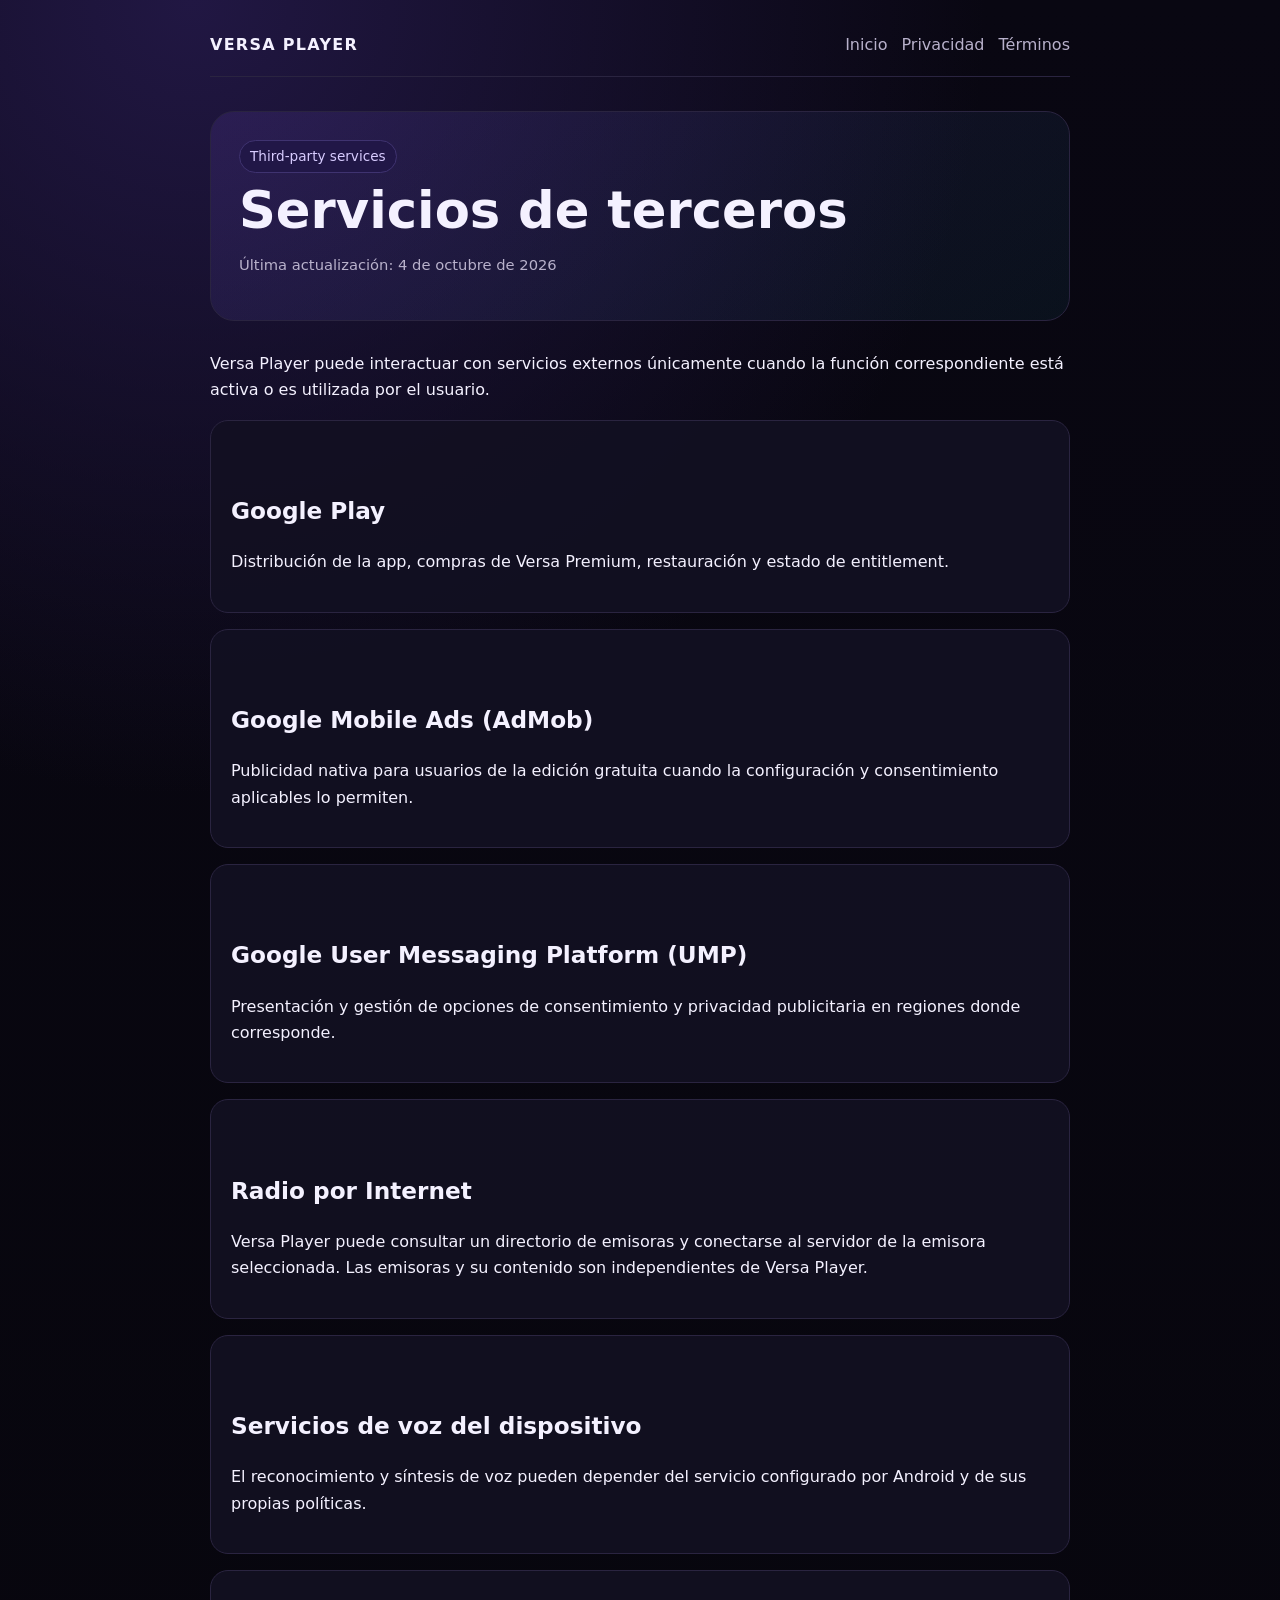
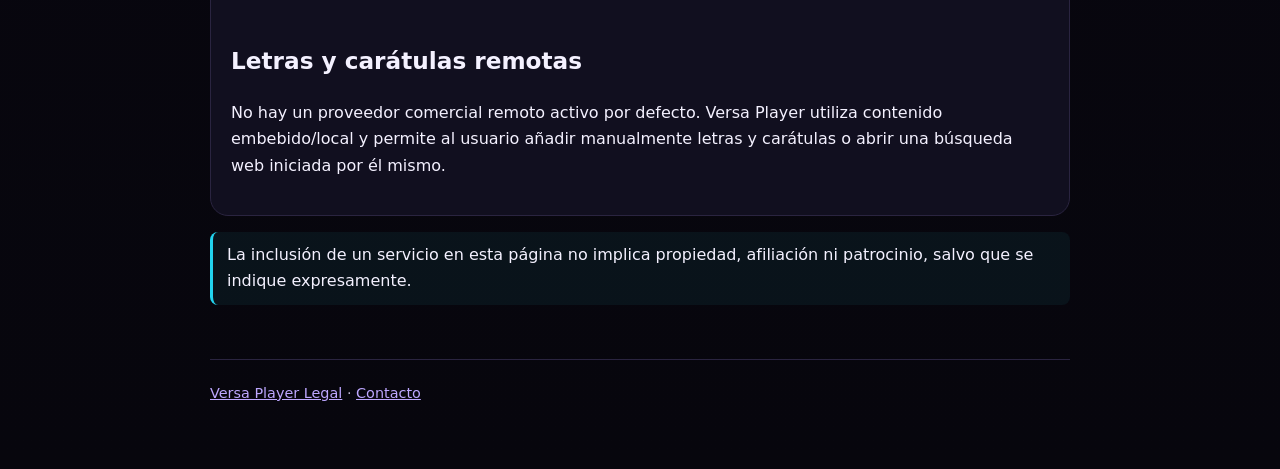
==== third-party/index.html @ 846a05d3 "Add Versa Player legal page: third-party/index.html" ====
<!doctype html>
<html lang="es"><head><meta charset="utf-8"><meta name="viewport" content="width=device-width,initial-scale=1">
<title>Servicios de terceros — Versa Player</title><link rel="stylesheet" href="../styles.css"></head>
<body><main class="wrap">
<header class="top"><div class="brand">VERSA PLAYER</div><nav class="nav"><a href="../index.html">Inicio</a><a href="../privacy/es.html">Privacidad</a><a href="../terms/es.html">Términos</a></nav></header>
<section class="hero"><span class="badge">Third-party services</span><h1>Servicios de terceros</h1><p class="meta">Última actualización: 4 de octubre de 2026</p></section>
<p>Versa Player puede interactuar con servicios externos únicamente cuando la función correspondiente está activa o es utilizada por el usuario.</p>
<div class="card"><h2>Google Play</h2><p>Distribución de la app, compras de Versa Premium, restauración y estado de entitlement.</p></div>
<div class="card"><h2>Google Mobile Ads (AdMob)</h2><p>Publicidad nativa para usuarios de la edición gratuita cuando la configuración y consentimiento aplicables lo permiten.</p></div>
<div class="card"><h2>Google User Messaging Platform (UMP)</h2><p>Presentación y gestión de opciones de consentimiento y privacidad publicitaria en regiones donde corresponde.</p></div>
<div class="card"><h2>Radio por Internet</h2><p>Versa Player puede consultar un directorio de emisoras y conectarse al servidor de la emisora seleccionada. Las emisoras y su contenido son independientes de Versa Player.</p></div>
<div class="card"><h2>Servicios de voz del dispositivo</h2><p>El reconocimiento y síntesis de voz pueden depender del servicio configurado por Android y de sus propias políticas.</p></div>
<div class="card"><h2>Letras y carátulas remotas</h2><p>No hay un proveedor comercial remoto activo por defecto. Versa Player utiliza contenido embebido/local y permite al usuario añadir manualmente letras y carátulas o abrir una búsqueda web iniciada por él mismo.</p></div>
<p class="notice">La inclusión de un servicio en esta página no implica propiedad, afiliación ni patrocinio, salvo que se indique expresamente.</p>
<footer><a href="../index.html">Versa Player Legal</a> · <a href="https://github.com/Marco-GoD/versa-player-legal/issues">Contacto</a></footer>
</main></body></html>
---- styles.css ----
:root{color-scheme:dark;--bg:#090712;--panel:#121022;--text:#f4f1ff;--muted:#b8b1cb;--accent:#8b5cf6;--accent2:#22d3ee;--line:#2a2440;--max:900px}
*{box-sizing:border-box}html{scroll-behavior:smooth}body{margin:0;background:radial-gradient(circle at 15% 0%,#211743 0,transparent 34%),linear-gradient(180deg,#090712,#07060d);color:var(--text);font:16px/1.65 system-ui,-apple-system,BlinkMacSystemFont,"Segoe UI",sans-serif}
a{color:#bda7ff}.wrap{max-width:var(--max);margin:auto;padding:32px 20px 64px}.top{display:flex;gap:16px;justify-content:space-between;align-items:center;border-bottom:1px solid var(--line);padding-bottom:18px;margin-bottom:34px;flex-wrap:wrap}.brand{font-weight:800;letter-spacing:.08em}.nav{display:flex;gap:14px;flex-wrap:wrap}.nav a{text-decoration:none;color:var(--muted)}.nav a:hover{color:var(--text)}
.hero{padding:28px;border:1px solid var(--line);border-radius:24px;background:linear-gradient(145deg,rgba(139,92,246,.12),rgba(34,211,238,.05));margin-bottom:30px}
h1{font-size:clamp(2rem,5vw,3.2rem);line-height:1.08;margin:.2em 0}.subtitle{color:var(--muted);font-size:1.08rem}.meta{color:var(--muted);font-size:.92rem}
h2{margin-top:2.2em;font-size:1.45rem}h3{margin-top:1.5em}.card{background:rgba(18,16,34,.9);border:1px solid var(--line);border-radius:18px;padding:20px;margin:16px 0}
ul{padding-left:1.25rem}.badge{display:inline-block;padding:4px 10px;border-radius:999px;background:#211747;border:1px solid #3f3370;color:#d8ccff;font-size:.85rem}
footer{margin-top:54px;padding-top:22px;border-top:1px solid var(--line);color:var(--muted);font-size:.9rem}.lang{font-size:.92rem}.notice{border-left:3px solid var(--accent2);padding:10px 14px;background:rgba(34,211,238,.06);border-radius:8px}
code{background:#171329;padding:.1em .35em;border-radius:6px}
@media(max-width:640px){.wrap{padding:22px 16px 46px}.hero{padding:20px}.nav{font-size:.95rem}}
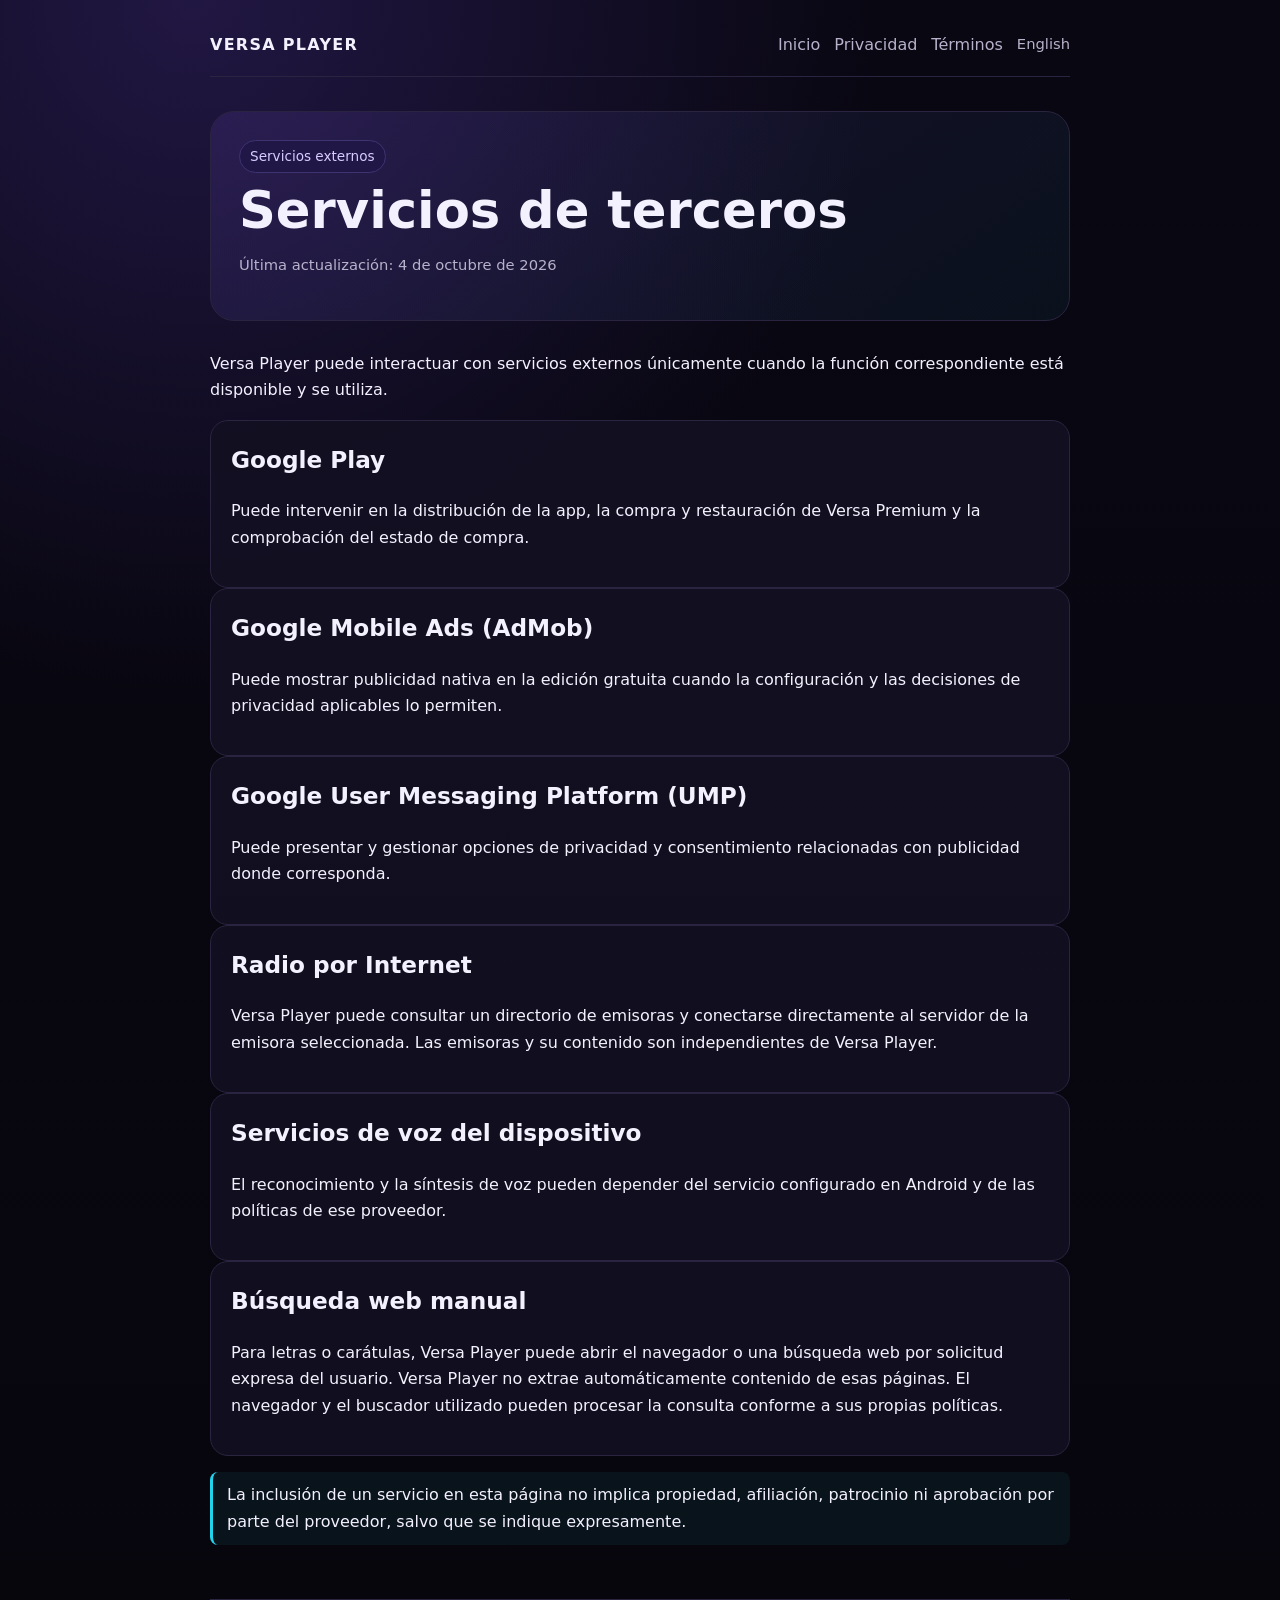
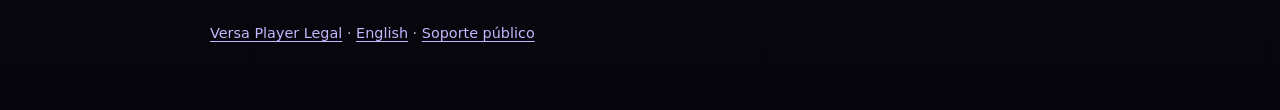
==== commit c58ac3d6: "Simplify Spanish third-party services disclosure" ====
--- a/third-party/index.html
+++ b/third-party/index.html
@@ -1,16 +1,16 @@
 <!doctype html>
 <html lang="es"><head><meta charset="utf-8"><meta name="viewport" content="width=device-width,initial-scale=1">
-<title>Servicios de terceros — Versa Player</title><link rel="stylesheet" href="../styles.css"></head>
+<title>Servicios de terceros — Versa Player</title><meta name="description" content="Servicios externos utilizados por Versa Player."><link rel="stylesheet" href="../styles.css"></head>
 <body><main class="wrap">
-<header class="top"><div class="brand">VERSA PLAYER</div><nav class="nav"><a href="../index.html">Inicio</a><a href="../privacy/es.html">Privacidad</a><a href="../terms/es.html">Términos</a></nav></header>
-<section class="hero"><span class="badge">Third-party services</span><h1>Servicios de terceros</h1><p class="meta">Última actualización: 4 de octubre de 2026</p></section>
-<p>Versa Player puede interactuar con servicios externos únicamente cuando la función correspondiente está activa o es utilizada por el usuario.</p>
-<div class="card"><h2>Google Play</h2><p>Distribución de la app, compras de Versa Premium, restauración y estado de entitlement.</p></div>
-<div class="card"><h2>Google Mobile Ads (AdMob)</h2><p>Publicidad nativa para usuarios de la edición gratuita cuando la configuración y consentimiento aplicables lo permiten.</p></div>
-<div class="card"><h2>Google User Messaging Platform (UMP)</h2><p>Presentación y gestión de opciones de consentimiento y privacidad publicitaria en regiones donde corresponde.</p></div>
-<div class="card"><h2>Radio por Internet</h2><p>Versa Player puede consultar un directorio de emisoras y conectarse al servidor de la emisora seleccionada. Las emisoras y su contenido son independientes de Versa Player.</p></div>
-<div class="card"><h2>Servicios de voz del dispositivo</h2><p>El reconocimiento y síntesis de voz pueden depender del servicio configurado por Android y de sus propias políticas.</p></div>
-<div class="card"><h2>Letras y carátulas remotas</h2><p>No hay un proveedor comercial remoto activo por defecto. Versa Player utiliza contenido embebido/local y permite al usuario añadir manualmente letras y carátulas o abrir una búsqueda web iniciada por él mismo.</p></div>
-<p class="notice">La inclusión de un servicio en esta página no implica propiedad, afiliación ni patrocinio, salvo que se indique expresamente.</p>
-<footer><a href="../index.html">Versa Player Legal</a> · <a href="https://github.com/Marco-GoD/versa-player-legal/issues">Contacto</a></footer>
+<header class="top"><a class="brand" href="../index.html">VERSA PLAYER</a><nav class="nav"><a href="../index.html">Inicio</a><a href="../privacy/es.html">Privacidad</a><a href="../terms/es.html">Términos</a><a class="lang" href="./en.html">English</a></nav></header>
+<section class="hero"><span class="badge">Servicios externos</span><h1>Servicios de terceros</h1><p class="meta">Última actualización: 4 de octubre de 2026</p></section>
+<p>Versa Player puede interactuar con servicios externos únicamente cuando la función correspondiente está disponible y se utiliza.</p>
+<div class="card"><h2>Google Play</h2><p>Puede intervenir en la distribución de la app, la compra y restauración de Versa Premium y la comprobación del estado de compra.</p></div>
+<div class="card"><h2>Google Mobile Ads (AdMob)</h2><p>Puede mostrar publicidad nativa en la edición gratuita cuando la configuración y las decisiones de privacidad aplicables lo permiten.</p></div>
+<div class="card"><h2>Google User Messaging Platform (UMP)</h2><p>Puede presentar y gestionar opciones de privacidad y consentimiento relacionadas con publicidad donde corresponda.</p></div>
+<div class="card"><h2>Radio por Internet</h2><p>Versa Player puede consultar un directorio de emisoras y conectarse directamente al servidor de la emisora seleccionada. Las emisoras y su contenido son independientes de Versa Player.</p></div>
+<div class="card"><h2>Servicios de voz del dispositivo</h2><p>El reconocimiento y la síntesis de voz pueden depender del servicio configurado en Android y de las políticas de ese proveedor.</p></div>
+<div class="card"><h2>Búsqueda web manual</h2><p>Para letras o carátulas, Versa Player puede abrir el navegador o una búsqueda web por solicitud expresa del usuario. Versa Player no extrae automáticamente contenido de esas páginas. El navegador y el buscador utilizado pueden procesar la consulta conforme a sus propias políticas.</p></div>
+<p class="notice">La inclusión de un servicio en esta página no implica propiedad, afiliación, patrocinio ni aprobación por parte del proveedor, salvo que se indique expresamente.</p>
+<footer><a href="../index.html">Versa Player Legal</a> · <a href="./en.html">English</a> · <a href="https://github.com/Marco-GoD/versa-player-legal/issues">Soporte público</a></footer>
 </main></body></html>
--- a/styles.css
+++ b/styles.css
@@ -1,10 +1,22 @@
 :root{color-scheme:dark;--bg:#090712;--panel:#121022;--text:#f4f1ff;--muted:#b8b1cb;--accent:#8b5cf6;--accent2:#22d3ee;--line:#2a2440;--max:900px}
-*{box-sizing:border-box}html{scroll-behavior:smooth}body{margin:0;background:radial-gradient(circle at 15% 0%,#211743 0,transparent 34%),linear-gradient(180deg,#090712,#07060d);color:var(--text);font:16px/1.65 system-ui,-apple-system,BlinkMacSystemFont,"Segoe UI",sans-serif}
-a{color:#bda7ff}.wrap{max-width:var(--max);margin:auto;padding:32px 20px 64px}.top{display:flex;gap:16px;justify-content:space-between;align-items:center;border-bottom:1px solid var(--line);padding-bottom:18px;margin-bottom:34px;flex-wrap:wrap}.brand{font-weight:800;letter-spacing:.08em}.nav{display:flex;gap:14px;flex-wrap:wrap}.nav a{text-decoration:none;color:var(--muted)}.nav a:hover{color:var(--text)}
+*{box-sizing:border-box}
+html{scroll-behavior:smooth}
+body{margin:0;background:radial-gradient(circle at 15% 0%,#211743 0,transparent 34%),linear-gradient(180deg,#090712,#07060d);color:var(--text);font:16px/1.65 system-ui,-apple-system,BlinkMacSystemFont,"Segoe UI",sans-serif}
+a{color:#c7b5ff;text-underline-offset:.18em}
+.wrap{max-width:var(--max);margin:auto;padding:32px 20px 64px}
+.top{display:flex;gap:16px;justify-content:space-between;align-items:center;border-bottom:1px solid var(--line);padding-bottom:18px;margin-bottom:34px;flex-wrap:wrap}
+.brand{font-weight:800;letter-spacing:.08em;color:var(--text);text-decoration:none}
+.nav{display:flex;gap:14px;flex-wrap:wrap}.nav a{text-decoration:none;color:var(--muted)}.nav a:hover,.nav a:focus-visible{color:var(--text)}
 .hero{padding:28px;border:1px solid var(--line);border-radius:24px;background:linear-gradient(145deg,rgba(139,92,246,.12),rgba(34,211,238,.05));margin-bottom:30px}
 h1{font-size:clamp(2rem,5vw,3.2rem);line-height:1.08;margin:.2em 0}.subtitle{color:var(--muted);font-size:1.08rem}.meta{color:var(--muted);font-size:.92rem}
-h2{margin-top:2.2em;font-size:1.45rem}h3{margin-top:1.5em}.card{background:rgba(18,16,34,.9);border:1px solid var(--line);border-radius:18px;padding:20px;margin:16px 0}
+h2{margin-top:2.2em;font-size:1.45rem}h3{margin-top:1.5em}.card h2{margin-top:0}
+.grid{display:grid;grid-template-columns:repeat(2,minmax(0,1fr));gap:16px}
+.card{background:rgba(18,16,34,.9);border:1px solid var(--line);border-radius:18px;padding:20px;margin:0}.card.full{grid-column:1/-1}
+.doc-link{display:flex;flex-direction:column;gap:2px;padding:10px 12px;border-radius:12px;text-decoration:none;background:rgba(255,255,255,.025)}
+.doc-link:hover,.doc-link:focus-visible{background:rgba(139,92,246,.1)}.doc-link span{color:var(--muted);font-size:.92rem}
 ul{padding-left:1.25rem}.badge{display:inline-block;padding:4px 10px;border-radius:999px;background:#211747;border:1px solid #3f3370;color:#d8ccff;font-size:.85rem}
-footer{margin-top:54px;padding-top:22px;border-top:1px solid var(--line);color:var(--muted);font-size:.9rem}.lang{font-size:.92rem}.notice{border-left:3px solid var(--accent2);padding:10px 14px;background:rgba(34,211,238,.06);border-radius:8px}
+.notice{border-left:3px solid var(--accent2);padding:10px 14px;background:rgba(34,211,238,.06);border-radius:8px}
+.callout{padding:14px 16px;border:1px solid var(--line);background:rgba(139,92,246,.07);border-radius:12px;color:var(--muted)}
+footer{margin-top:54px;padding-top:22px;border-top:1px solid var(--line);color:var(--muted);font-size:.9rem}.sep{padding:0 .25rem}.fineprint{margin:.65rem 0 0;font-size:.82rem;color:#958da9}.lang{font-size:.92rem}
 code{background:#171329;padding:.1em .35em;border-radius:6px}
-@media(max-width:640px){.wrap{padding:22px 16px 46px}.hero{padding:20px}.nav{font-size:.95rem}}+@media(max-width:640px){.wrap{padding:22px 16px 46px}.hero{padding:20px}.nav{font-size:.95rem}.grid{grid-template-columns:1fr}.card.full{grid-column:auto}.sep{display:none}footer>span,footer>a{display:block;margin:.15rem 0}}
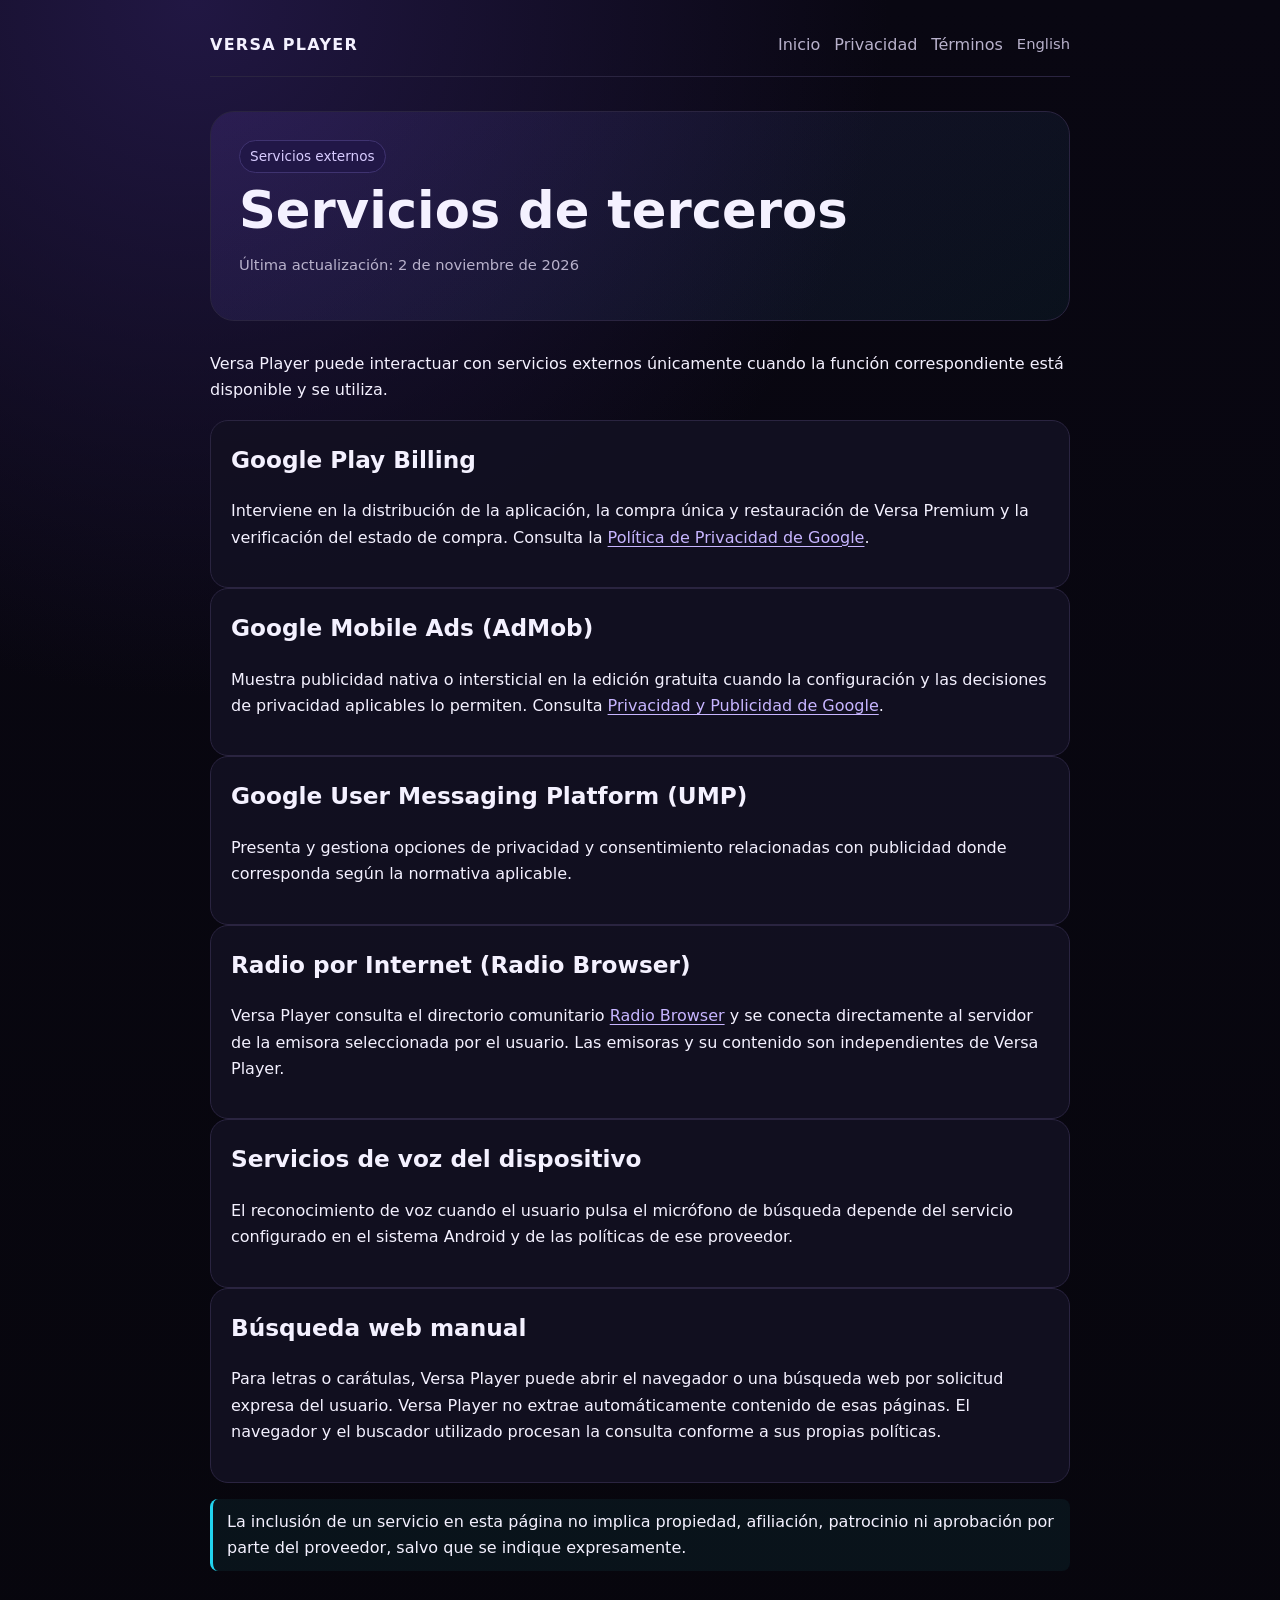
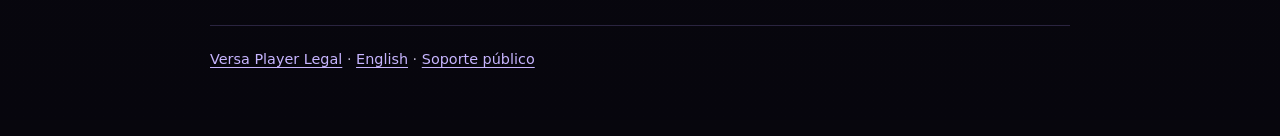
==== commit 93e07b0f: "Update index.html" ====
--- a/third-party/index.html
+++ b/third-party/index.html
@@ -1,16 +1,67 @@
 <!doctype html>
-<html lang="es"><head><meta charset="utf-8"><meta name="viewport" content="width=device-width,initial-scale=1">
-<title>Servicios de terceros — Versa Player</title><meta name="description" content="Servicios externos utilizados por Versa Player."><link rel="stylesheet" href="../styles.css"></head>
-<body><main class="wrap">
-<header class="top"><a class="brand" href="../index.html">VERSA PLAYER</a><nav class="nav"><a href="../index.html">Inicio</a><a href="../privacy/es.html">Privacidad</a><a href="../terms/es.html">Términos</a><a class="lang" href="./en.html">English</a></nav></header>
-<section class="hero"><span class="badge">Servicios externos</span><h1>Servicios de terceros</h1><p class="meta">Última actualización: 4 de octubre de 2026</p></section>
-<p>Versa Player puede interactuar con servicios externos únicamente cuando la función correspondiente está disponible y se utiliza.</p>
-<div class="card"><h2>Google Play</h2><p>Puede intervenir en la distribución de la app, la compra y restauración de Versa Premium y la comprobación del estado de compra.</p></div>
-<div class="card"><h2>Google Mobile Ads (AdMob)</h2><p>Puede mostrar publicidad nativa en la edición gratuita cuando la configuración y las decisiones de privacidad aplicables lo permiten.</p></div>
-<div class="card"><h2>Google User Messaging Platform (UMP)</h2><p>Puede presentar y gestionar opciones de privacidad y consentimiento relacionadas con publicidad donde corresponda.</p></div>
-<div class="card"><h2>Radio por Internet</h2><p>Versa Player puede consultar un directorio de emisoras y conectarse directamente al servidor de la emisora seleccionada. Las emisoras y su contenido son independientes de Versa Player.</p></div>
-<div class="card"><h2>Servicios de voz del dispositivo</h2><p>El reconocimiento y la síntesis de voz pueden depender del servicio configurado en Android y de las políticas de ese proveedor.</p></div>
-<div class="card"><h2>Búsqueda web manual</h2><p>Para letras o carátulas, Versa Player puede abrir el navegador o una búsqueda web por solicitud expresa del usuario. Versa Player no extrae automáticamente contenido de esas páginas. El navegador y el buscador utilizado pueden procesar la consulta conforme a sus propias políticas.</p></div>
-<p class="notice">La inclusión de un servicio en esta página no implica propiedad, afiliación, patrocinio ni aprobación por parte del proveedor, salvo que se indique expresamente.</p>
-<footer><a href="../index.html">Versa Player Legal</a> · <a href="./en.html">English</a> · <a href="https://github.com/Marco-GoD/versa-player-legal/issues">Soporte público</a></footer>
-</main></body></html>+<html lang="es">
+<head>
+  <meta charset="utf-8">
+  <meta name="viewport" content="width=device-width,initial-scale=1">
+  <title>Servicios de terceros — Versa Player</title>
+  <meta name="description" content="Servicios externos utilizados por Versa Player.">
+  <link rel="stylesheet" href="../styles.css">
+</head>
+<body>
+<main class="wrap">
+  <header class="top">
+    <a class="brand" href="../index.html">VERSA PLAYER</a>
+    <nav class="nav">
+      <a href="../index.html">Inicio</a>
+      <a href="../privacy/es.html">Privacidad</a>
+      <a href="../terms/es.html">Términos</a>
+      <a class="lang" href="./en.html">English</a>
+    </nav>
+  </header>
+
+  <section class="hero">
+    <span class="badge">Servicios externos</span>
+    <h1>Servicios de terceros</h1>
+    <p class="meta">Última actualización: 2 de noviembre de 2026</p>
+  </section>
+
+  <p>Versa Player puede interactuar con servicios externos únicamente cuando la función correspondiente está disponible y se utiliza.</p>
+
+  <div class="card">
+    <h2>Google Play Billing</h2>
+    <p>Interviene en la distribución de la aplicación, la compra única y restauración de Versa Premium y la verificación del estado de compra. Consulta la <a href="https://policies.google.com/privacy" target="_blank" rel="noopener noreferrer">Política de Privacidad de Google</a>.</p>
+  </div>
+
+  <div class="card">
+    <h2>Google Mobile Ads (AdMob)</h2>
+    <p>Muestra publicidad nativa o intersticial en la edición gratuita cuando la configuración y las decisiones de privacidad aplicables lo permiten. Consulta <a href="https://policies.google.com/technologies/ads" target="_blank" rel="noopener noreferrer">Privacidad y Publicidad de Google</a>.</p>
+  </div>
+
+  <div class="card">
+    <h2>Google User Messaging Platform (UMP)</h2>
+    <p>Presenta y gestiona opciones de privacidad y consentimiento relacionadas con publicidad donde corresponda según la normativa aplicable.</p>
+  </div>
+
+  <div class="card">
+    <h2>Radio por Internet (Radio Browser)</h2>
+    <p>Versa Player consulta el directorio comunitario <a href="https://www.radio-browser.info/" target="_blank" rel="noopener noreferrer">Radio Browser</a> y se conecta directamente al servidor de la emisora seleccionada por el usuario. Las emisoras y su contenido son independientes de Versa Player.</p>
+  </div>
+
+  <div class="card">
+    <h2>Servicios de voz del dispositivo</h2>
+    <p>El reconocimiento de voz cuando el usuario pulsa el micrófono de búsqueda depende del servicio configurado en el sistema Android y de las políticas de ese proveedor.</p>
+  </div>
+
+  <div class="card">
+    <h2>Búsqueda web manual</h2>
+    <p>Para letras o carátulas, Versa Player puede abrir el navegador o una búsqueda web por solicitud expresa del usuario. Versa Player no extrae automáticamente contenido de esas páginas. El navegador y el buscador utilizado procesan la consulta conforme a sus propias políticas.</p>
+  </div>
+
+  <p class="notice">La inclusión de un servicio en esta página no implica propiedad, afiliación, patrocinio ni aprobación por parte del proveedor, salvo que se indique expresamente.</p>
+
+  <footer>
+    <a href="../index.html">Versa Player Legal</a> · <a href="./en.html">English</a> · <a href="https://github.com/Marco-GoD/versa-player-legal/issues">Soporte público</a>
+  </footer>
+</main>
+</body>
+</html>
